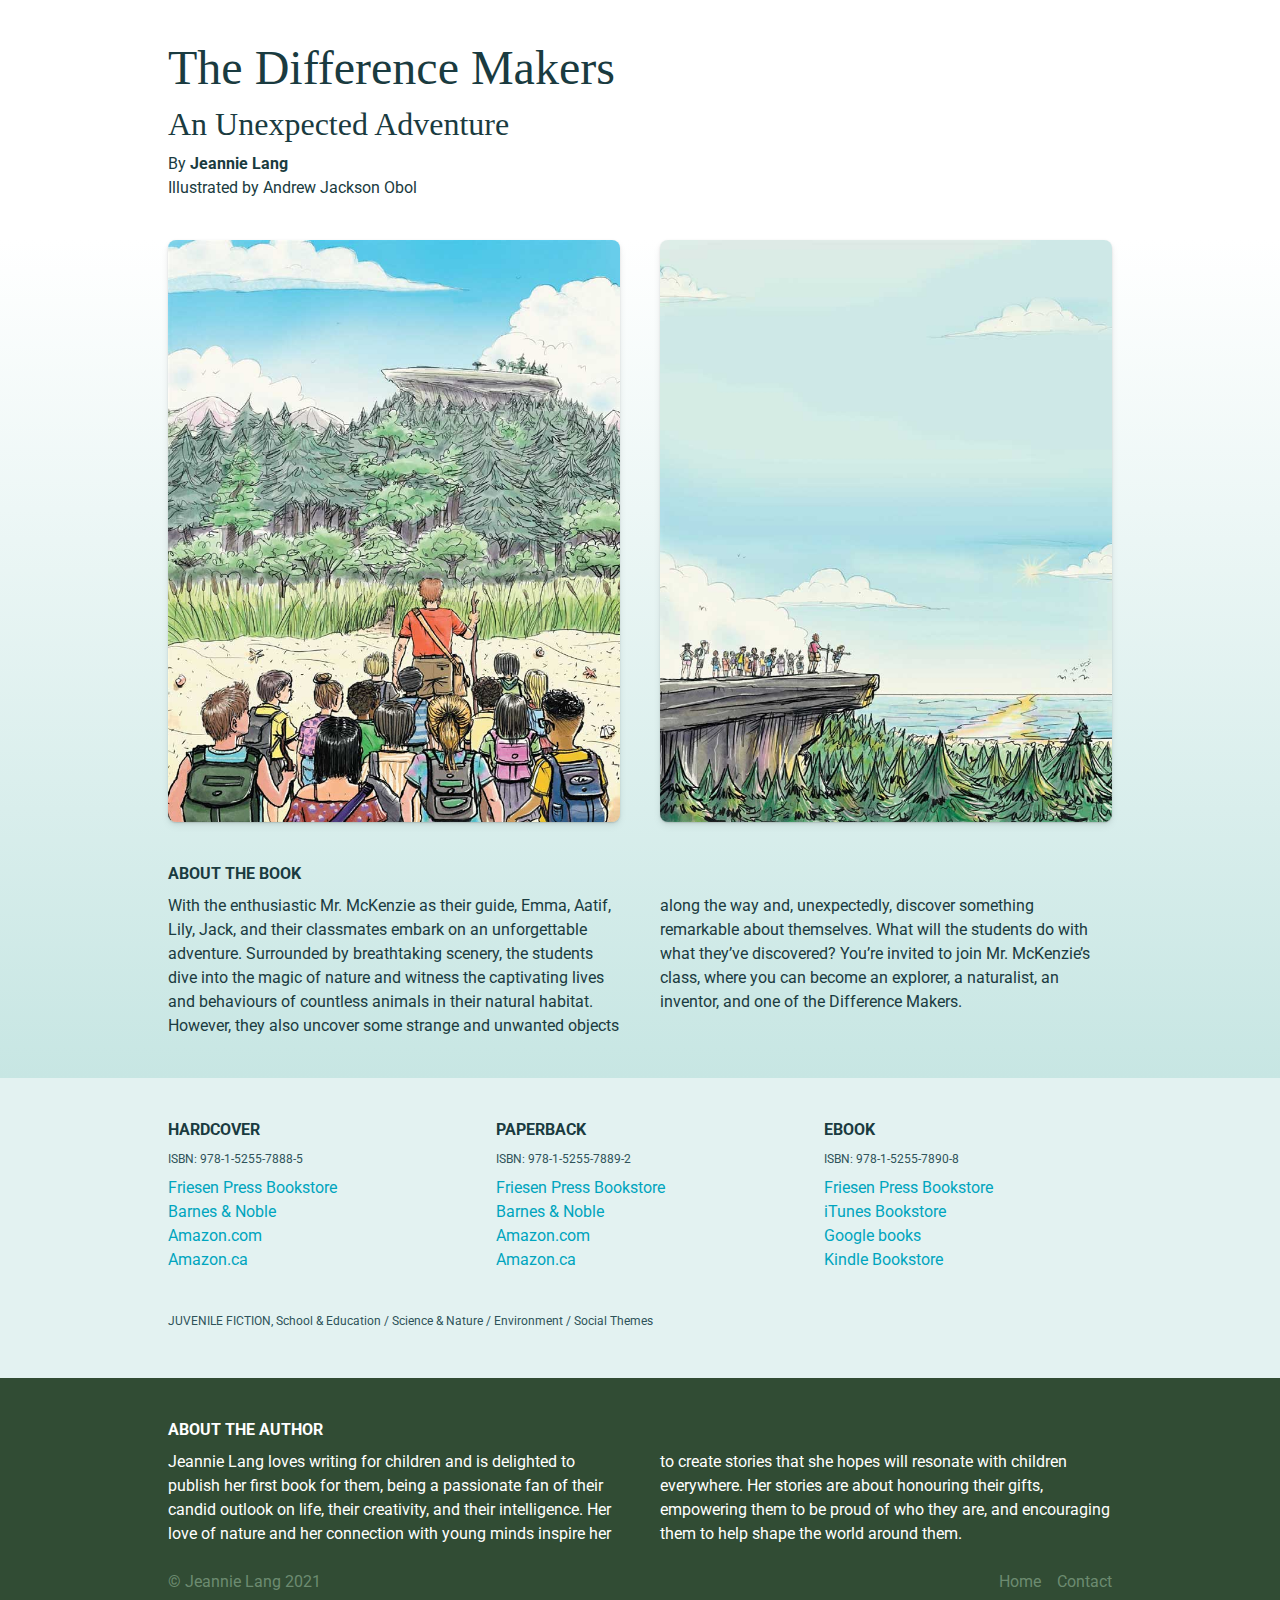
==== index.html @ dfde1475 "Typo fixes" ====
<!DOCTYPE html>
<html lang="en">
  <head>
    <meta charset="utf-8">
    <meta name="viewport" content="width=device-width, initial-scale=1, viewport-fit=cover">
    <title>The Difference Makers | By Jeannie Lang</title>
    <meta name="description" content="Jeannie Lang loves writing for children as she’s a passionate fan of their candid outlook on life, their intelligence, and their creativity.">
    <meta name="format-detection" content="telephone=no">
    <link rel="shortcut icon" href="images/favicon.png">
    <link rel="stylesheet" href="css/reset.css">
    <link rel="stylesheet" href="css/main.css">
    <link rel="preconnect" href="https://fonts.gstatic.com">
    <link href="https://fonts.googleapis.com/css2?family=Roboto:wght@400;700&family=Schoolbell&display=swap" rel="stylesheet">
  </head>
  <body>
    <header class="c-header">
      <div class="c-header_details">
        <div class="c-container -padded">
          <h1 class="c-heading -l1">The <span class="u-nowrap">Difference Makers</span></h1>
          <h2 class="c-heading -l2">An Unexpected Adventure</h2>
          <div>By <strong>Jeannie Lang</strong></div>
          <div>Illustrated by Andrew Jackson Obol</div>
        </div>
      </div>
    </header>
    <main class="c-main">
      <section class="c-about">
        <div class="c-container">
          <div class="c-grid -c2">
            <img src="images/image1.jpg" alt="Into the forest" class="c-image">
            <img src="images/image2.jpg" alt="The plateau" class="c-image -hide">
          </div>
        </div>
        <div class="c-container -padded">
          <h1 class="c-label">About the book</h1>
          <p class="c-column -col2">With the enthusiastic Mr. McKenzie as their guide, Emma, Aatif, Lily, Jack, and their classmates embark on an unforgettable adventure. Surrounded by breathtaking scenery, the students dive into the magic of nature and witness the captivating lives and behaviours of countless animals in their natural habitat. However, they also uncover some strange and unwanted objects along the way and, unexpectedly, discover something remarkable about themselves. What will the students do with what they’ve discovered? You’re invited to join Mr. McKenzie’s class, where you can become an explorer, a naturalist, an inventor, and one of the Difference Makers.</p>
        </div>
      </section>
      <section class="c-purchase">
        <div class="c-container -padded">
          <div class="c-grid -c3">
            <div>
              <h1 class="c-label">Hardcover</h1>
              <div class="u-small">ISBN: 978-1-5255-7888-5</div>
              <ul>
                <li><a href="#">Friesen Press Bookstore</a></li>
                <li><a href="#">Barnes &amp; Noble</a></li>
                <li><a href="#">Amazon.com</a></li>
                <li><a href="#">Amazon.ca</a></li>
              </ul>
            </div>
            <div>
              <h1 class="c-label">Paperback</h1>
              <div class="u-small">ISBN: 978-1-5255-7889-2</div>
              <ul>
                <li><a href="#">Friesen Press Bookstore</a></li>
                <li><a href="#">Barnes &amp; Noble</a></li>
                <li><a href="#">Amazon.com</a></li>
                <li><a href="#">Amazon.ca</a></li>
              </ul>
            </div>
            <div>
              <h1 class="c-label">eBook</h1>
              <div class="u-small">ISBN: 978-1-5255-7890-8</div>
              <ul>
                <li><a href="#">Friesen Press Bookstore</a></li>
                <li><a href="#">iTunes Bookstore</a></li>
                <li><a href="#">Google books</a></li>
                <li><a href="#">Kindle Bookstore</a></li>
              </ul>
            </div>
          </div>
        </div>
        <div class="c-container -padded-bottom">
          <div class="u-small">JUVENILE FICTION, School &amp; Education / Science &amp; Nature / Environment / Social Themes</div>
        </div>
      </section>
    </main>
    <footer class="c-footer">
      <div class="c-container -padded">
        <h1 class="c-label c-grid_s1">About the author</h1>
        <p class="c-column -col2">Jeannie Lang loves writing for children and is delighted to publish her first book for them, being a passionate fan of their candid outlook on life, their creativity, and their intelligence. Her love of nature and her connection with young minds inspire her to create stories that she hopes will resonate with children everywhere. Her stories are about honouring their gifts, empowering them to be proud of who they are, and encouraging them to help shape the world around them.</p>
        <div class="c-grid -c2 -collapse">
          <p class="c-footer_copyright">© Jeannie Lang 2021</p>
          <nav class="c-footer-nav">
            <ul class="c-footer-nav_list">
              <li class="c-footer-nav_item">
                <a href="/" class="c-footer-nav_link">Home</a>
              </li>
              <li class="c-footer-nav_item">
                <a href="/contact/" class="c-footer-nav_link">Contact</a>
              </li>
            </ul>
          </nav>
        </div>
      </div>
    </footer>
  </body>
</html>
---- css/main.css ----
/* Global
// ============== */

html {
  height: 100%;
}

html,
body {
  min-height: 100%;
}

body {
  display: -webkit-box;
  display: -ms-flexbox;
  display: flex;
  -webkit-box-orient: vertical;
  -webkit-box-direction: normal;
  -ms-flex-direction: column;
  flex-direction: column;
  -webkit-box-pack: center;
  -ms-flex-pack: center;
  justify-content: center;
  margin: 0;
  background: #FFF;
}

* {
  -webkit-box-sizing: border-box;
  box-sizing: border-box;
}

/* container */

.c-container {
  width: 1024px;
  margin: 0 auto;
  padding-left: 5rem;
  padding-right: 5rem;
}

@media screen and (max-width: 1023px) {
  .c-container {
    width: 100%;
  }
}

@media screen and (max-width: 540px) {
  .c-container {
    padding-left: 3rem;
    padding-right: 3rem;
  }
}

.c-container.-padded {
  padding-top: 5rem;
  padding-bottom: 5rem;
}

.c-container.-padded-bottom {
  padding-bottom: 5rem;
}

@media screen and (max-width: 540px) {
  .c-container.-padded {
    padding-top: 3rem;
    padding-bottom: 3rem;
  }
}

/* grid */

.c-grid {
  display: -ms-grid;
  display: grid;
  grid-gap: 5rem;
}

.c-grid.-c2 {
  -ms-grid-columns: 1fr 5rem 1fr;
  grid-template-columns: repeat(2, 1fr);
}

.c-grid.-c2 img {
  max-width: 100%;
}

.c-grid.-c3 {
  -ms-grid-columns: 1fr 5rem 1fr 5rem 1fr;
  grid-template-columns: repeat(3, 1fr);
}

@media screen and (max-width: 540px) {
  .c-grid.-c2,
  .c-grid.-c3 {
    -ms-grid-columns: 1fr;
    grid-template-columns: 1fr;
    grid-gap: 3rem;
  }
}

@media screen and (max-width: 540px) {
  .c-grid.-collapse {
    grid-gap: 0;
  }
}

.c-grid_s1 {
  -ms-grid-column-span: 1;
  grid-column: span 1;
}

.c-grid_s2 {
  -ms-grid-column-span: 2;
  grid-column: span 2;
}

@media screen and (max-width: 540px) {
  .c-grid_s1,
  .c-grid_s2 {
    span: 1;
  }
}


/* columns */
.c-column {
  column-gap: 5rem;
}

.c-column.-col2 {
  columns: 2;
}

@media screen and (max-width: 540px) {
  .c-column {
    column-gap: 0;
  }

  .c-column.-col2 {
    columns: 1;
  }
}


/* Typography
// ============== */


html {
  font-size: 8px;
}

body {
  color: #1A3B40;
  font: 2rem/1.5 'Roboto', sans-serif;
  -webkit-font-smoothing: antialiased;
}

a {
  color: #00A5BE;
  text-decoration: none;
  -webkit-transition: color 0.25s ease-out;
  -o-transition: color 0.25s ease-out;
  transition: color 0.25s ease-out;
}

a:hover {
  color: #007587;
}

p:not(:last-child) {
  margin-bottom: 3rem;
}

strong {
  font-weight: bold;
}

.u-nowrap {
  white-space: nowrap;
}

.u-small {
  font-size: 1.5rem;
  margin-bottom: 1rem;
  color: #2e5359;
}

/* heading */

.c-heading {
  margin-bottom: 1rem;
  font-family: 'Schoolbell', cursive;
}

.c-heading.-l1 {
  font-size: 6rem;
  line-height: 7rem;
}

@media screen and (max-width: 540px) {
  .c-heading.-l1 {
    font-size: 5rem;
    line-height: 6rem;
  }
}

.c-heading.-l2 {
  font-size: 4rem;
  line-height: 5rem;
}

@media screen and (max-width: 540px) {
  .c-heading.-l2 {
    font-size: 3rem;
    line-height: 4rem;
  }
}

/* label */

.c-label {
  margin-bottom: 1rem;
  text-transform: uppercase;
  font-weight: bold;
}


/* hero
// ============== */

.c-hero {
  display: -webkit-box;
  display: -ms-flexbox;
  display: flex;
  -webkit-box-orient: vertical;
  -webkit-box-direction: normal;
  -ms-flex-direction: column;
  flex-direction: column;
  height: 70vh;
  background: #cce6e7 url(../images/plateau.jpg) no-repeat center center;
  background-size: cover;
}

@media screen and (max-width: 540px) {
  .c-hero {
    height: 50vh;
  }
}


/* header
// ============== */

.c-header {
  display: -webkit-box;
  display: -ms-flexbox;
  display: flex;
  -webkit-box-orient: vertical;
  -webkit-box-direction: normal;
  -ms-flex-direction: column;
  flex-direction: column;
}


/* form
// ============== */

.c-form {
  display: -webkit-box;
  display: -ms-flexbox;
  display: flex;
  -webkit-box-orient: vertical;
  -webkit-box-direction: normal;
  -ms-flex-direction: column;
  flex-direction: column;
  width: 75%;
}

@media screen and (max-width: 1023px) {
  .c-form {
    width: 100%;
  }
}

.c-form_label {
  display: -webkit-box;
  display: -ms-flexbox;
  display: flex;
  -webkit-box-orient: vertical;
  -webkit-box-direction: normal;
      -ms-flex-direction: column;
          flex-direction: column;
  margin-bottom: 1rem;
}

.c-form_required {
  color: red;
}

.c-form_text {
  max-width: 75%;
  margin-bottom: 2rem;
  padding: 1rem 2rem;
  font-size: 2rem;
  line-height: 3rem;
  border: 1px #314C34 solid;
  border-radius: 1rem;
}

@media screen and (max-width: 540px) {
  .c-form_text {
    max-width: none;
  }
}

.c-form_textarea {
  margin-bottom: 2rem;
  min-height: 20rem;
  padding: 1rem 2rem;
  font-size: 2rem;
  line-height: 3rem;
  border: 1px #314C34 solid;
  border-radius: 1rem;
}


/* button
// ============== */

.c-button {
  padding: 1rem 2rem;
  font-size: 2rem;
  line-height: 3rem;
  border: 1px #314C34 solid;
  border-radius: 1rem;
  background: #C7E6E3;
  color: #1A3B40;
  font-weight: bold;
  -webkit-transition: background 0.25s ease-out;
  -o-transition: background 0.25s ease-out;
  transition: background 0.25s ease-out;
}

.c-button:hover {
  background: #FFFFFF;
}

.c-button.-right {
  margin-left: auto;
}


/* image
// ============== */


.c-image {
  max-width: 100%;
  border-radius: 1rem;
  -webkit-box-shadow:
    0px 0px 1px rgba(0, 0, 0, 0.06),
    0px 1px 1px rgba(0, 0, 0, 0.06),
    0px 1px 2px rgba(0, 0, 0, 0.06),
    0px 2px 4px rgba(0, 0, 0, 0.06),
    0px 4px 8px rgba(0, 0, 0, 0.06);
  box-shadow:
    0px 0px 1px rgba(0, 0, 0, 0.06),
    0px 1px 1px rgba(0, 0, 0, 0.06),
    0px 1px 2px rgba(0, 0, 0, 0.06),
    0px 2px 4px rgba(0, 0, 0, 0.06),
    0px 4px 8px rgba(0, 0, 0, 0.06);
}

@media screen and (max-width: 540px) {
  .c-image.-hide {
    display: none;
  }
}


/* main
// ============== */

/* about */

.c-about {
  background: -o-linear-gradient(#FFF, #C7E6E3);
  background: -webkit-gradient(linear, left top, left bottom, from(#FFF), to(#C7E6E3));
  background: linear-gradient(#FFF, #C7E6E3);
}

.c-about.-mini {
  background: #C7E6E3;
}

/* purchase */

.c-purchase {
  background: #E3F2F1;
}


/* footer
// ============== */

.c-footer {
  color: #FFF;
  background: #314C34;
}

.c-footer_copyright {
  color: #6C8B70;
}


/* footer-nav
// ============== */

.c-footer-nav {
  margin-left: auto;
}

@media screen and (max-width: 540px) {
  .c-footer-nav {
    margin-left: initial;
  }
}

.c-footer-nav_list {
  display: -webkit-box;
  display: -ms-flexbox;
  display: flex;
}

.c-footer-nav_item:not(:last-child) {
  margin-right: 2rem;
}

.c-footer-nav_link {
  color: #6C8B70;
  -webkit-transition: color 0.25s ease-out;
  -o-transition: color 0.25s ease-out;
  transition: color 0.25s ease-out;
}

.c-footer-nav_link:hover {
  color: #FFFFFF;
}
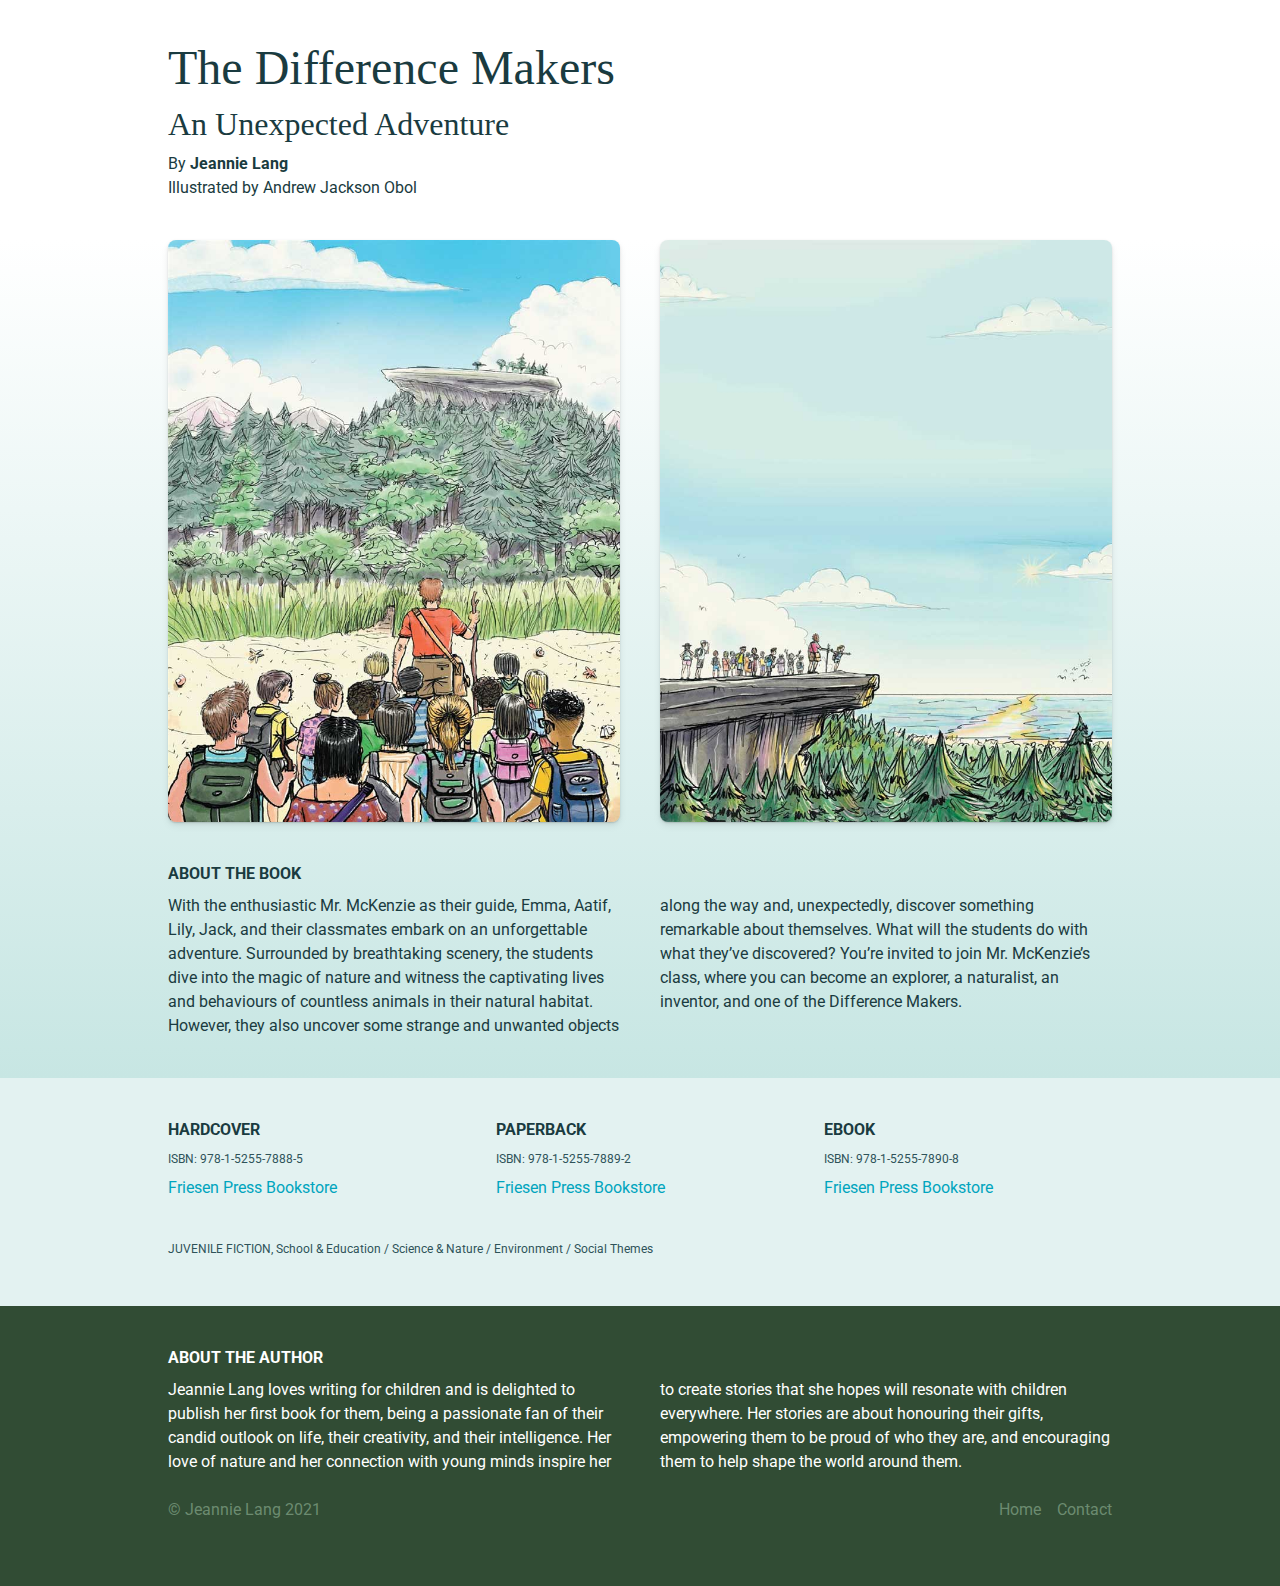
==== commit feae287a: "Temp removed links to books" ====
--- a/index.html
+++ b/index.html
@@ -44,30 +44,30 @@
               <h1 class="c-label">Hardcover</h1>
               <div class="u-small">ISBN: 978-1-5255-7888-5</div>
               <ul>
-                <li><a href="#">Friesen Press Bookstore</a></li>
-                <li><a href="#">Barnes &amp; Noble</a></li>
+                <li><a href="https://books.friesenpress.com/store/title/119734000150288948">Friesen Press Bookstore</a></li>
+                <!-- <li><a href="#">Barnes &amp; Noble</a></li>
                 <li><a href="#">Amazon.com</a></li>
-                <li><a href="#">Amazon.ca</a></li>
+                <li><a href="#">Amazon.ca</a></li> -->
               </ul>
             </div>
             <div>
               <h1 class="c-label">Paperback</h1>
               <div class="u-small">ISBN: 978-1-5255-7889-2</div>
               <ul>
-                <li><a href="#">Friesen Press Bookstore</a></li>
-                <li><a href="#">Barnes &amp; Noble</a></li>
+                <li><a href="https://books.friesenpress.com/store/title/119734000150288948">Friesen Press Bookstore</a></li>
+                <!-- <li><a href="#">Barnes &amp; Noble</a></li>
                 <li><a href="#">Amazon.com</a></li>
-                <li><a href="#">Amazon.ca</a></li>
+                <li><a href="#">Amazon.ca</a></li> -->
               </ul>
             </div>
             <div>
               <h1 class="c-label">eBook</h1>
               <div class="u-small">ISBN: 978-1-5255-7890-8</div>
               <ul>
-                <li><a href="#">Friesen Press Bookstore</a></li>
-                <li><a href="#">iTunes Bookstore</a></li>
+                <li><a href="https://books.friesenpress.com/store/title/119734000150288948">Friesen Press Bookstore</a></li>
+                <!-- <li><a href="#">iTunes Bookstore</a></li>
                 <li><a href="#">Google books</a></li>
-                <li><a href="#">Kindle Bookstore</a></li>
+                <li><a href="#">Kindle Bookstore</a></li> -->
               </ul>
             </div>
           </div>
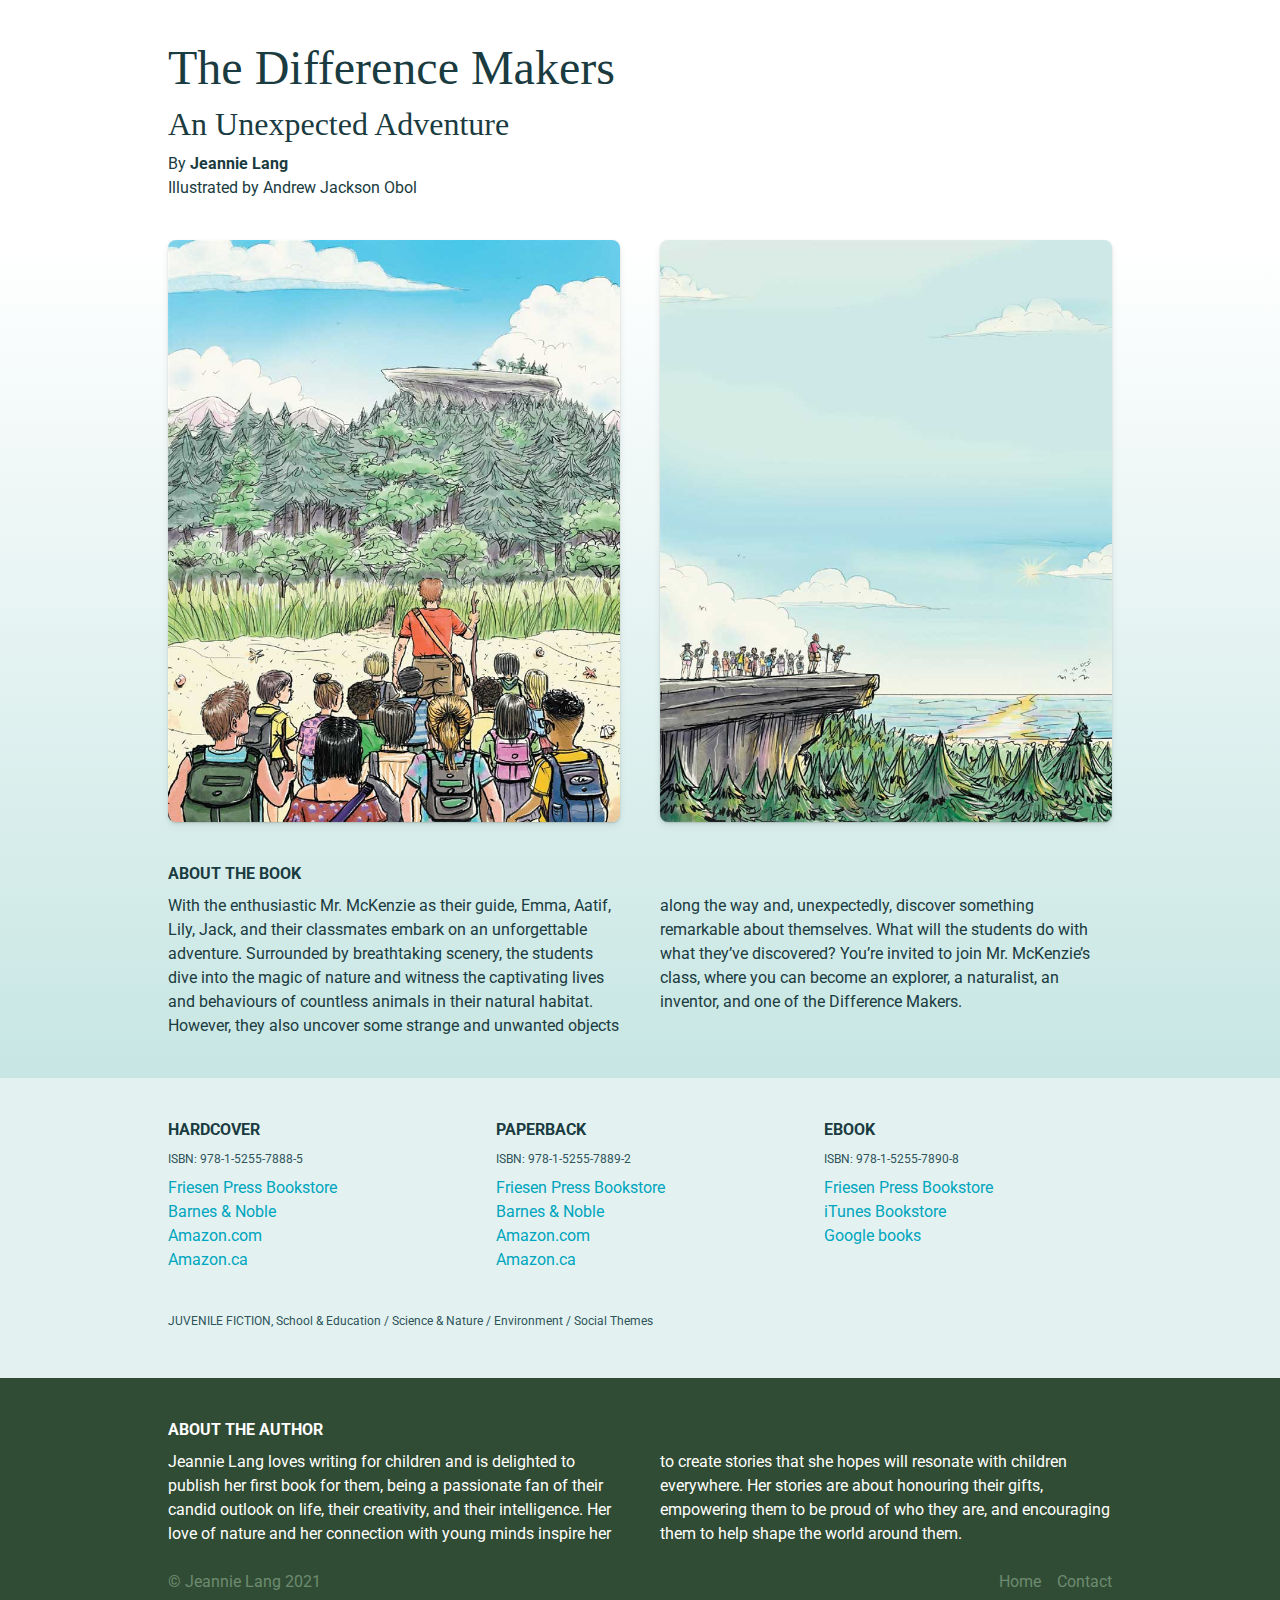
==== commit ad3aba01: "Updated book links" ====
--- a/index.html
+++ b/index.html
@@ -45,9 +45,9 @@
               <div class="u-small">ISBN: 978-1-5255-7888-5</div>
               <ul>
                 <li><a href="https://books.friesenpress.com/store/title/119734000150288948">Friesen Press Bookstore</a></li>
-                <!-- <li><a href="#">Barnes &amp; Noble</a></li>
-                <li><a href="#">Amazon.com</a></li>
-                <li><a href="#">Amazon.ca</a></li> -->
+                <li><a href="https://www.barnesandnoble.com/w/the-difference-makers-jeannie-lang/1139629150?ean=9781525578885">Barnes &amp; Noble</a></li>
+                <li><a href="https://www.amazon.com/Difference-Makers-Unexpected-Adventure/dp/152557888X/ref=sr_1_3?dchild=1&amp;keywords=jeannie+lang&amp;qid=1622903426&amp;sr=8-3">Amazon.com</a></li>
+                <li><a href="#">Amazon.ca</a></li>
               </ul>
             </div>
             <div>
@@ -55,9 +55,9 @@
               <div class="u-small">ISBN: 978-1-5255-7889-2</div>
               <ul>
                 <li><a href="https://books.friesenpress.com/store/title/119734000150288948">Friesen Press Bookstore</a></li>
-                <!-- <li><a href="#">Barnes &amp; Noble</a></li>
-                <li><a href="#">Amazon.com</a></li>
-                <li><a href="#">Amazon.ca</a></li> -->
+                <li><a href="https://www.barnesandnoble.com/w/the-difference-makers-jeannie-lang/1139629150?ean=9781525578892">Barnes &amp; Noble</a></li>
+                <li><a href="https://www.amazon.com/Difference-Makers-Unexpected-Adventure/dp/1525578898/ref=tmm_pap_swatch_0?_encoding=UTF8&amp;qid=1622903426&amp;sr=8-3">Amazon.com</a></li>
+                <li><a href="https://www.amazon.ca/Difference-Makers-Unexpected-Adventure/dp/1525578898/ref=tmm_pap_swatch_0?_encoding=UTF8&amp;qid=1622903750&amp;sr=8-1">Amazon.ca</a></li>
               </ul>
             </div>
             <div>
@@ -65,9 +65,9 @@
               <div class="u-small">ISBN: 978-1-5255-7890-8</div>
               <ul>
                 <li><a href="https://books.friesenpress.com/store/title/119734000150288948">Friesen Press Bookstore</a></li>
-                <!-- <li><a href="#">iTunes Bookstore</a></li>
-                <li><a href="#">Google books</a></li>
-                <li><a href="#">Kindle Bookstore</a></li> -->
+                <li><a href="https://books.apple.com/us/book/the-difference-makers/id1570705401">iTunes Bookstore</a></li>
+                <li><a href="https://play.google.com/store/books/details/Jeannie_Lang_The_Difference_Makers?id=-UUxEAAAQBAJ">Google books</a></li>
+                <!-- <li><a href="#">Kindle Bookstore</a></li> -->
               </ul>
             </div>
           </div>
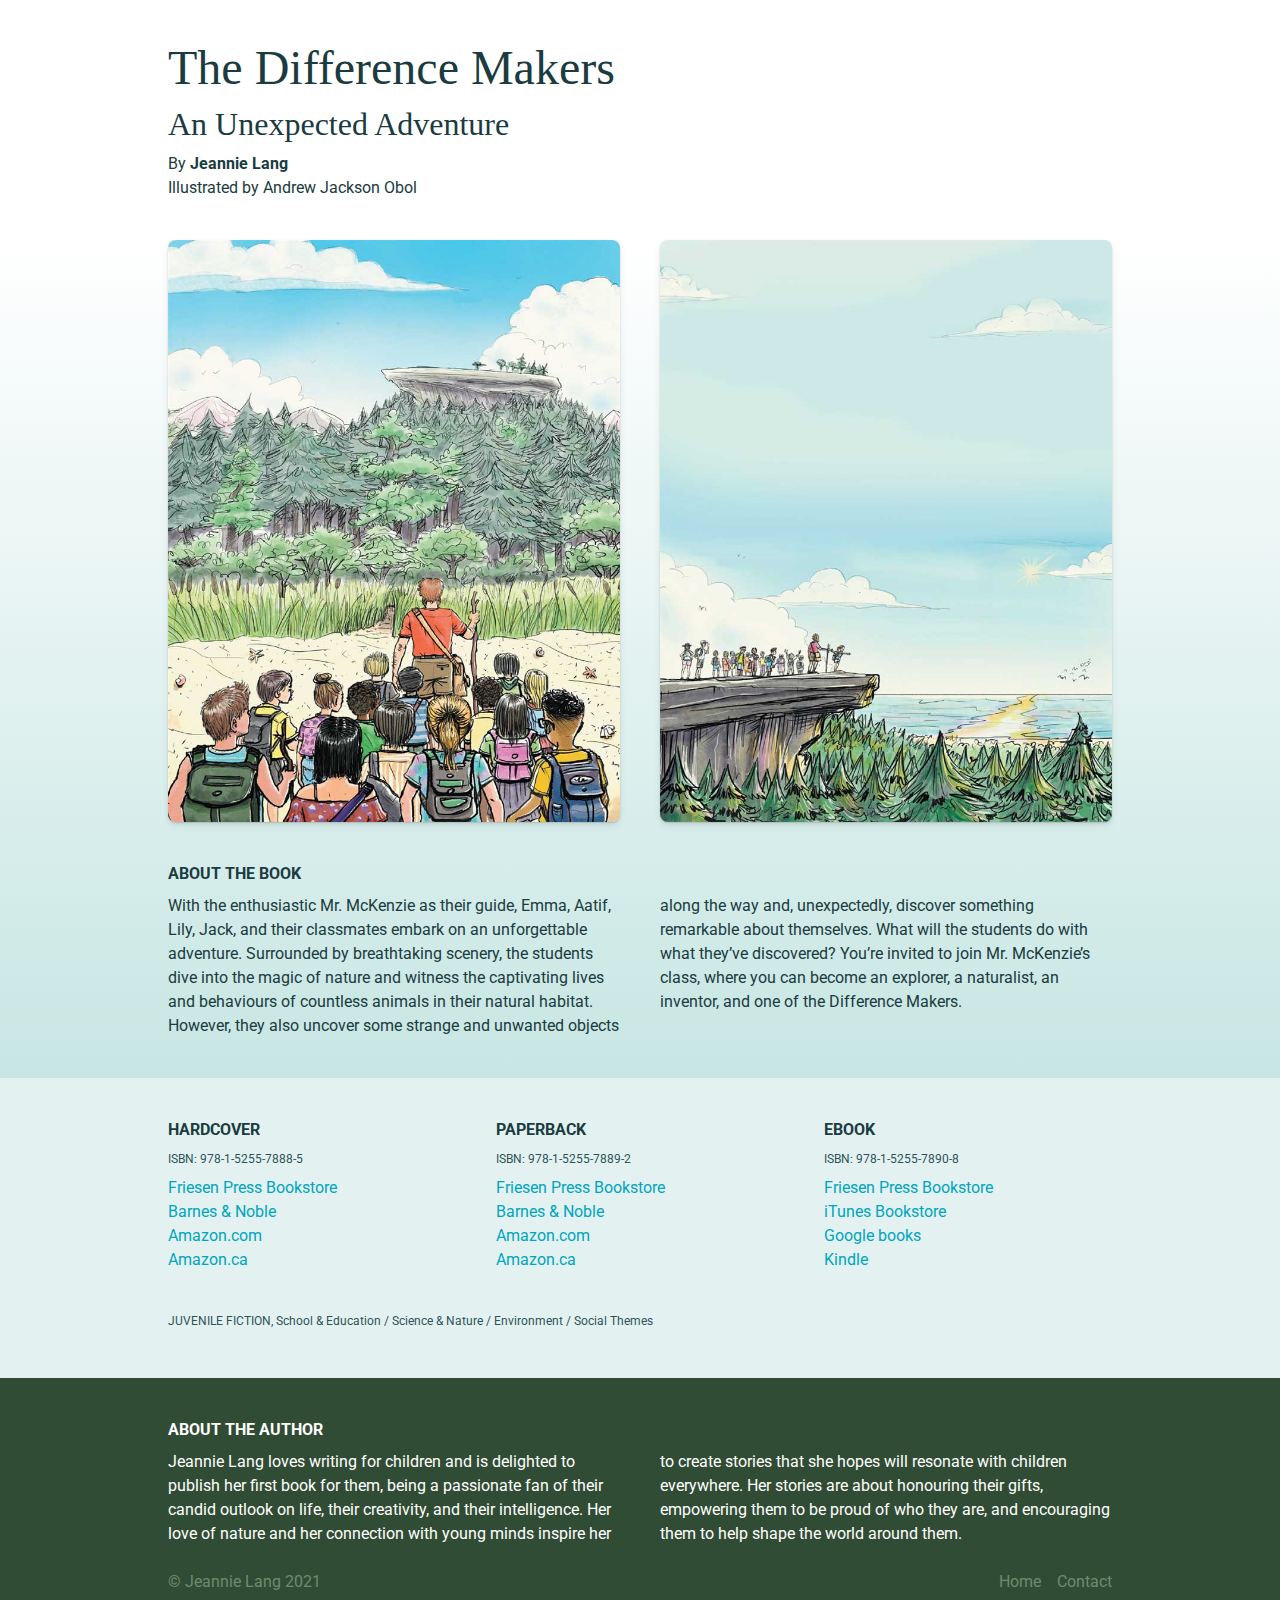
==== commit e9e9b9d3: "Added Kindle link" ====
--- a/index.html
+++ b/index.html
@@ -47,7 +47,7 @@
                 <li><a href="https://books.friesenpress.com/store/title/119734000150288948">Friesen Press Bookstore</a></li>
                 <li><a href="https://www.barnesandnoble.com/w/the-difference-makers-jeannie-lang/1139629150?ean=9781525578885">Barnes &amp; Noble</a></li>
                 <li><a href="https://www.amazon.com/Difference-Makers-Unexpected-Adventure/dp/152557888X/ref=sr_1_3?dchild=1&amp;keywords=jeannie+lang&amp;qid=1622903426&amp;sr=8-3">Amazon.com</a></li>
-                <li><a href="#">Amazon.ca</a></li>
+                <li><a href="https://www.amazon.ca/Difference-Makers-Unexpected-Adventure/dp/152557888X/ref=tmm_hrd_swatch_0?_encoding=UTF8&amp;qid=1622903750&amp;sr=8-1">Amazon.ca</a></li>
               </ul>
             </div>
             <div>
@@ -67,7 +67,7 @@
                 <li><a href="https://books.friesenpress.com/store/title/119734000150288948">Friesen Press Bookstore</a></li>
                 <li><a href="https://books.apple.com/us/book/the-difference-makers/id1570705401">iTunes Bookstore</a></li>
                 <li><a href="https://play.google.com/store/books/details/Jeannie_Lang_The_Difference_Makers?id=-UUxEAAAQBAJ">Google books</a></li>
-                <!-- <li><a href="#">Kindle Bookstore</a></li> -->
+                <li><a href="https://www.amazon.com/Difference-Makers-Unexpected-Adventure-ebook/dp/B096HD1K6P/ref=sr_1_1?dchild=1&amp;keywords=The+difference+makers+by+Jeannie+Lang&amp;qid=1622989128&amp;s=digital-text&amp;sr=1-1">Kindle</a></li>
               </ul>
             </div>
           </div>
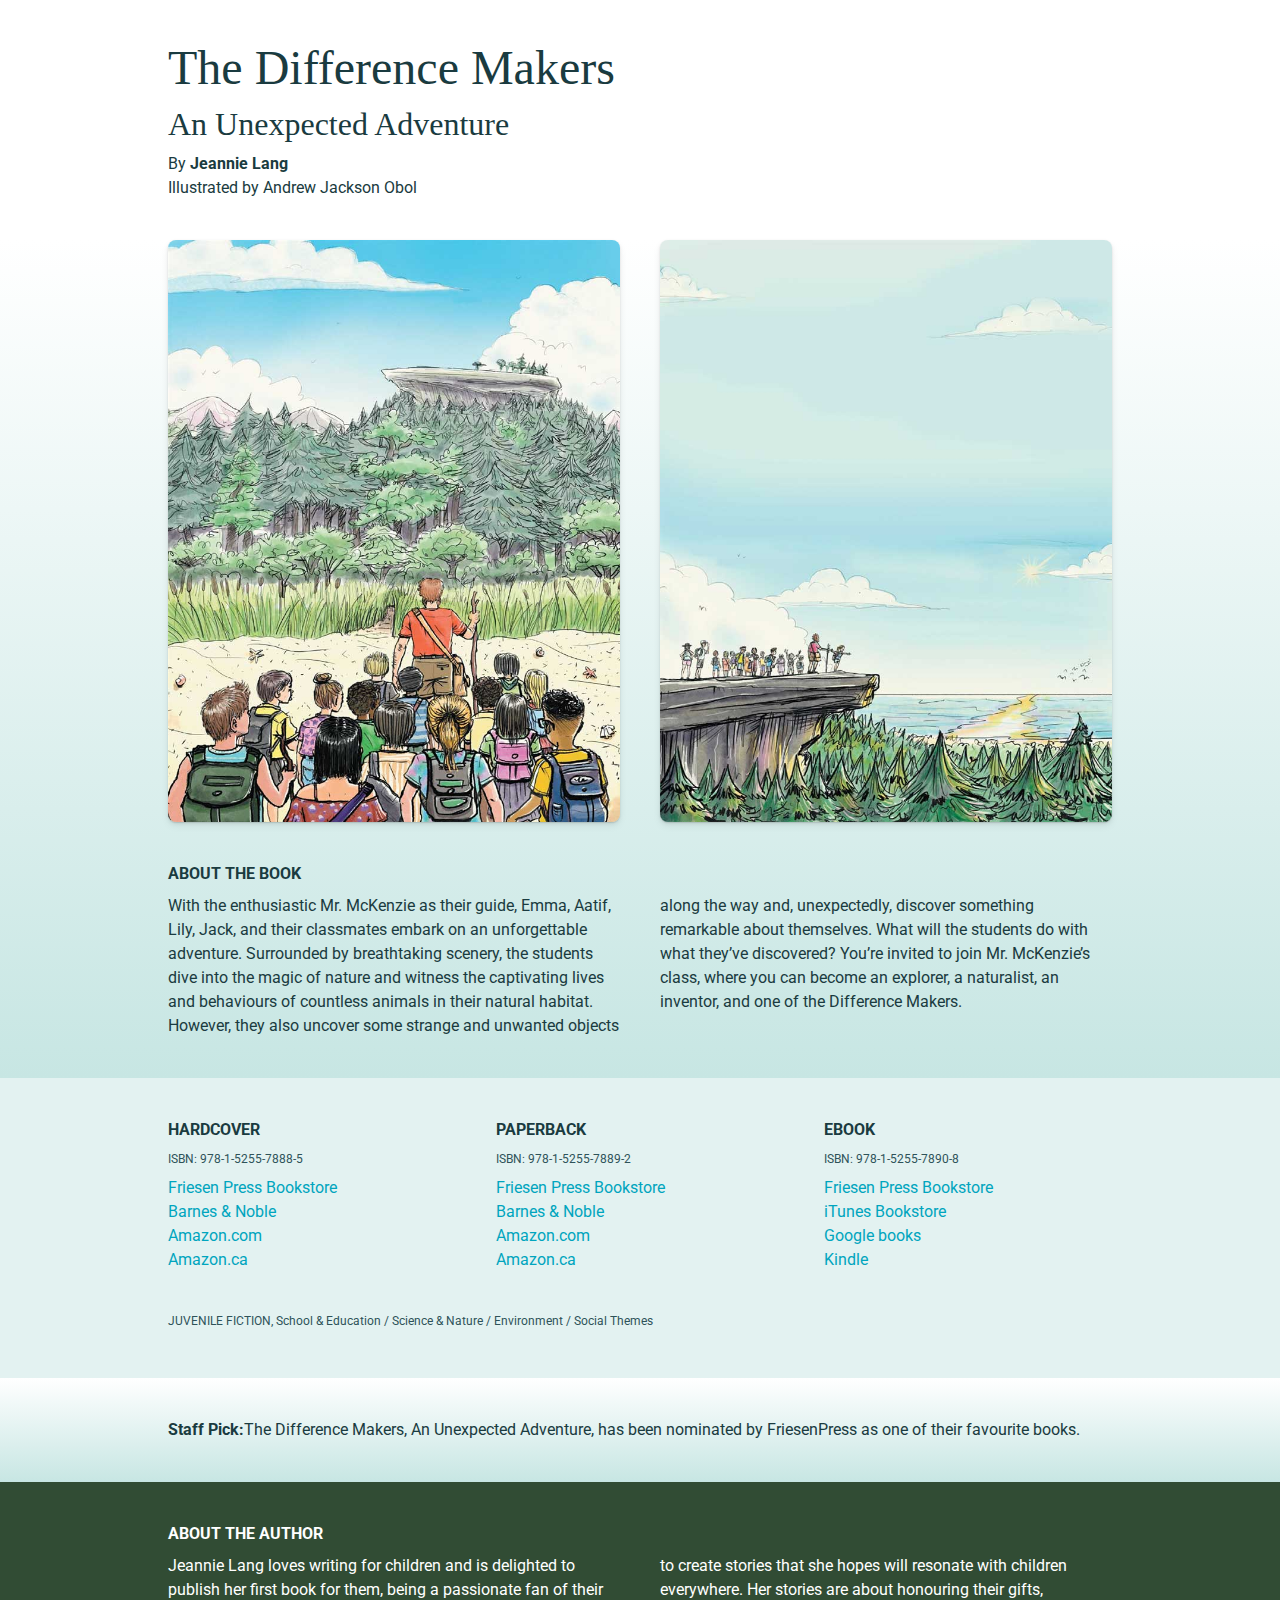
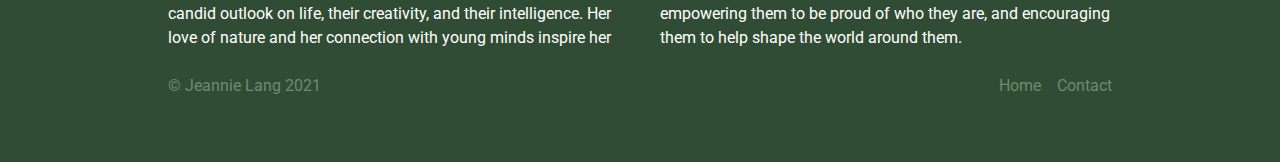
==== commit edc2c3f3: "Added staff pick message" ====
--- a/index.html
+++ b/index.html
@@ -76,6 +76,11 @@
           <div class="u-small">JUVENILE FICTION, School &amp; Education / Science &amp; Nature / Environment / Social Themes</div>
         </div>
       </section>
+      <section class="c-about">
+        <div class="c-container -padded">
+          <p><strong>Staff Pick:</strong>The Difference Makers, An Unexpected Adventure, has been nominated by FriesenPress as one of their favourite books.</p>
+        </div>
+      </section>
     </main>
     <footer class="c-footer">
       <div class="c-container -padded">
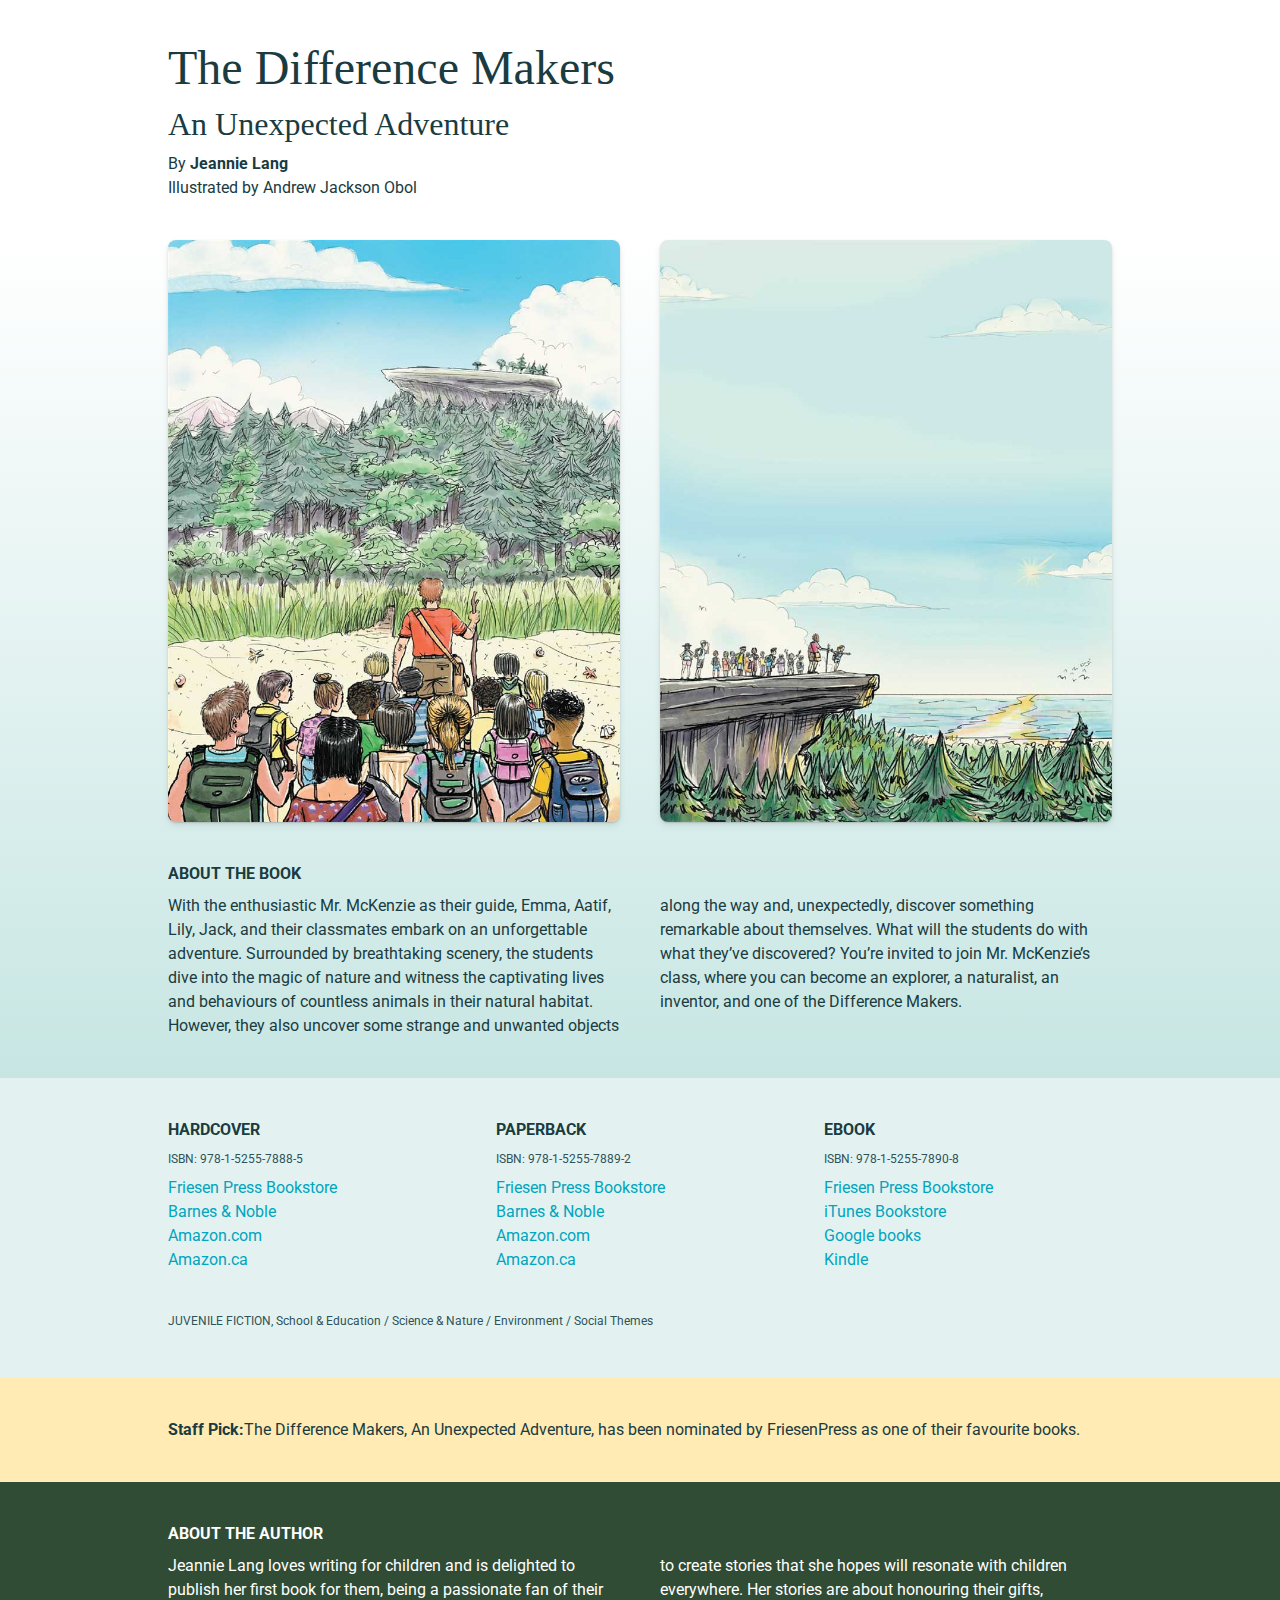
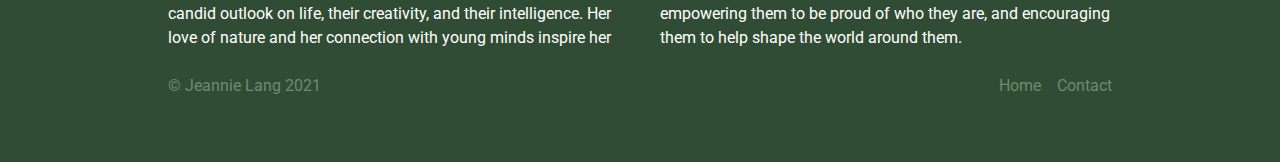
==== commit eca2bc54: "Staff pick background colour" ====
--- a/index.html
+++ b/index.html
@@ -76,7 +76,7 @@
           <div class="u-small">JUVENILE FICTION, School &amp; Education / Science &amp; Nature / Environment / Social Themes</div>
         </div>
       </section>
-      <section class="c-about">
+      <section class="c-staff-pick">
         <div class="c-container -padded">
           <p><strong>Staff Pick:</strong>The Difference Makers, An Unexpected Adventure, has been nominated by FriesenPress as one of their favourite books.</p>
         </div>
--- a/css/main.css
+++ b/css/main.css
@@ -401,6 +401,12 @@
   background: #E3F2F1;
 }
 
+/* staff pick */
+
+.c-staff-pick {
+  background: #FFEBB3;
+}
+
 
 /* footer
 // ============== */
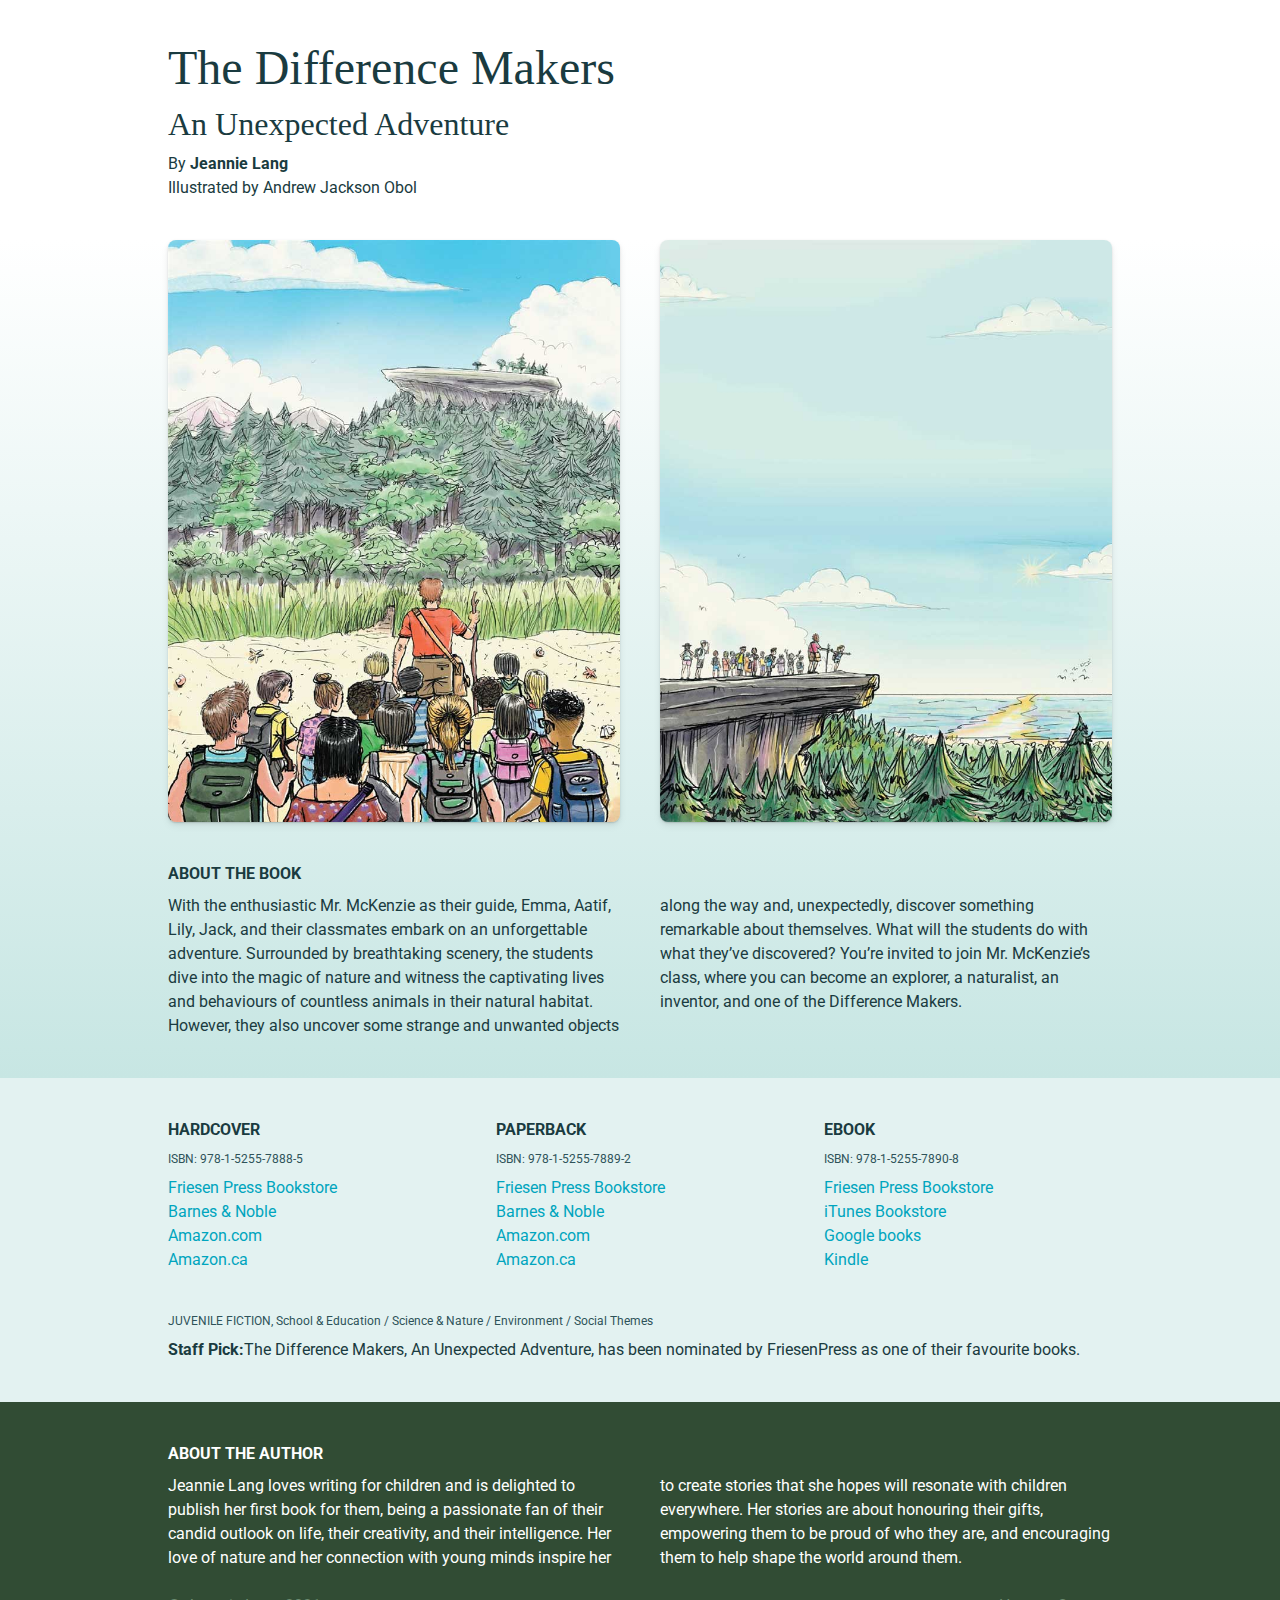
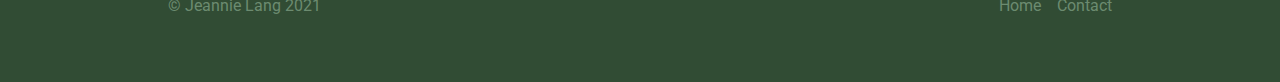
==== commit 43ac0a06: "Removed yellow background on staff pick" ====
--- a/index.html
+++ b/index.html
@@ -73,11 +73,8 @@
           </div>
         </div>
         <div class="c-container -padded-bottom">
-          <div class="u-small">JUVENILE FICTION, School &amp; Education / Science &amp; Nature / Environment / Social Themes</div>
-        </div>
-      </section>
-      <section class="c-staff-pick">
-        <div class="c-container -padded">
+          <div class="u-small">JUVENILE FICTION, School &amp; Education / Science &amp; Nature / Environment / Social Themes
+          </div>
           <p><strong>Staff Pick:</strong>The Difference Makers, An Unexpected Adventure, has been nominated by FriesenPress as one of their favourite books.</p>
         </div>
       </section>
